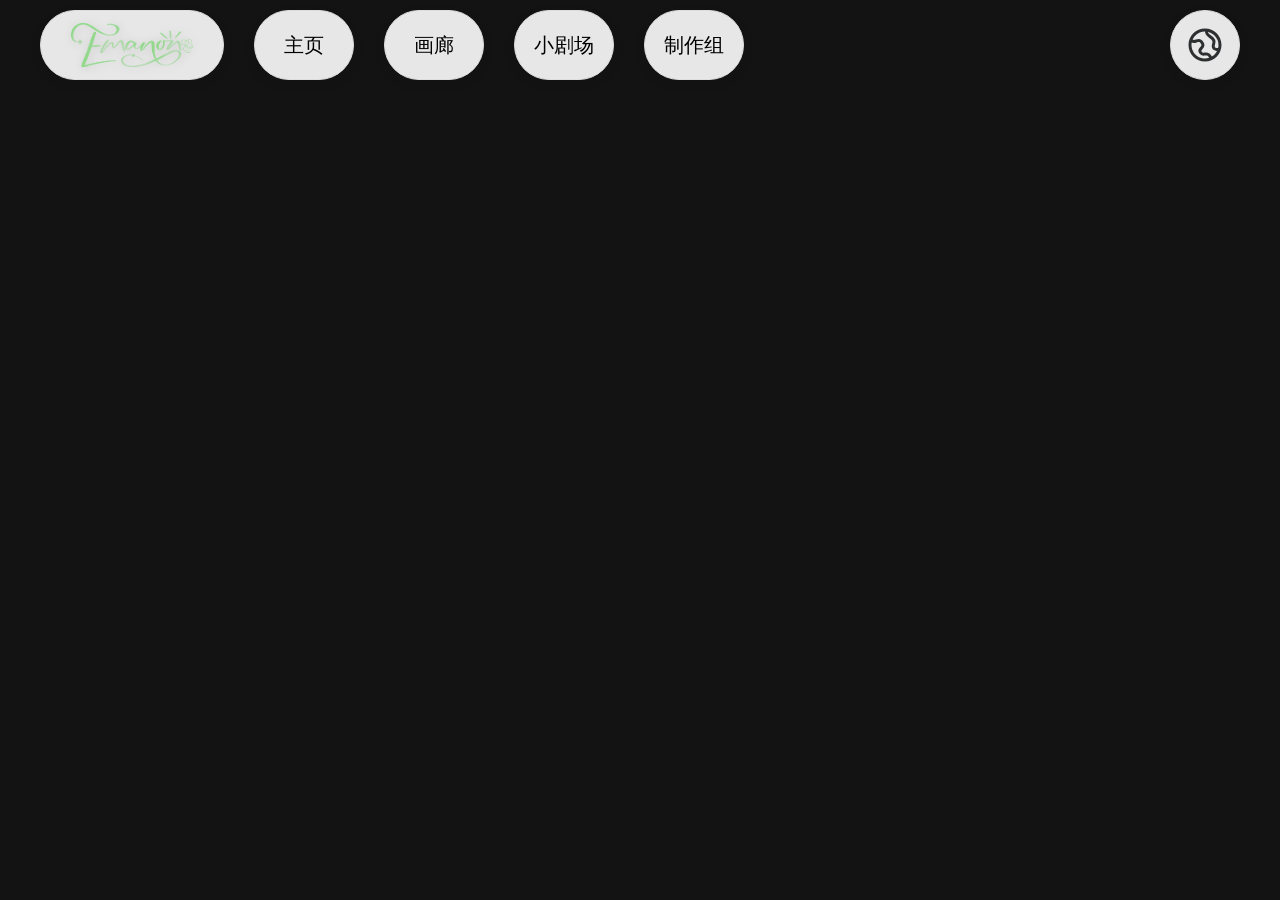
==== about.html @ 4d90d8f5 "加入新页面与顶栏跳转，增补语言，修改css文件与字体文件位置" ====
<!DOCTYPE html>
<html lang="zh-CN">
<head>
    <title>小城茉莉-制作组</title>
    <meta charset="UTF-8">
    <meta name="viewport" content="width=device-width, initial-scale=1.0">
    <meta name="keywords" content="小城茉莉,官方网站,视觉小说,百合,朱雨桐,邱小艺">
    <meta name="description" content="视觉小说『小城茉莉』是一部百合向的角色扮演游戏。玩家将以朱雨桐的视角游玩，体验一段纠结、懵懂的夏日时光，通过点击选择导向最终不同的结局。这是一个关于“许愿”的故事，我们都曾幻想过有朝一日可以回到过去改变自己。好像抚平过去的伤疤未来的噩梦便不会发生。这也是一个关于“遗忘”的故事，将要离开家乡的孩子、一张去往远方的车票、一座逐渐变得陌生的城市。当旧的景色褪去，记忆成了泛黄的老照片。夏天、小城、茉莉。离开与留下，被隐瞒的真相。每一天枯燥重复的日常下主人公们又将如何面对自己的命运。做个梦吧，一起回到那个和熙的夏日午后，在教室的课桌上打哈欠，林荫道的树荫下嬉笑打闹，品尝美味的慕斯蛋糕，小心翼翼的尝试未知的菜品。故事会走向何方？最终的结局由您的选择而定。">
    <meta neme="author" content="Akrin724">
    <meta property="og:title" content="小城茉莉-制作组"/>
    <meta property="og:image" content="https://www.summer-jasmine.com/image/小城茉莉3.png"/>
    <meta property="og:description" content="小城茉莉官方网站。视觉小说『小城茉莉』是一部百合向的角色扮演游戏。玩家将以朱雨桐的视角游玩，体验一段纠结、懵懂的夏日时光，通过点击选择导向最终不同的结局。">
    <meta property="og:type" content="website">
    <link rel="icon" href="image/icon.ico" type="image/png">
    <link rel="stylesheet" href="css/styles.css">
    <link rel="stylesheet" href="css/about.css">
    <script src="script/botton.js" type="module"></script>
    <script src="script/bgm.js" type="module"></script>
    <script src="script/navbar.js" defer></script>
    <script src="script/lang.js" type="module"></script>
</head>

<body>
    <audio id="bgm" autoplay loop>
        <source src="audio/jasmine.mp3" type="audio/mpeg">
    </audio>

    <header id="navbar">
        <div class="logo">
            <img src="image/emanon.png" alt="Logo">
        </div>

        <div class="guide">
            <a data-i18n="guide.a" href="index.html">
                主页
            </a>

            <a data-i18n="guide.b" href="gallery.html">
                画廊
            </a>

            <a data-i18n="guide.c" href="story.html">
                小剧场
            </a>

            <a data-i18n="guide.d" href="about.html">
                制作组
            </a>
        </div>

        <div class="language">
            <button class="language-button" id="languageButton">
                <svg t="1788798110825" class="icon" viewBox="0 0 1024 1024" version="1.1" xmlns="http://www.w3.org/2000/svg" p-id="10592" width="50" height="50"><path d="M516.864 85.333333l82.261333 19.114667c-10.069333 42.837333 9.984 82.730667 68.053334 124.330667 135.509333 97.024 167.509333 151.722667 128.981333 272.64-22.698667 71.253333 4.821333 97.28 99.84 97.28V682.666667c-145.92 0-223.018667-72.96-180.394667-206.592 24.874667-77.994667 11.434667-100.906667-97.834666-179.2-83.456-59.733333-119.722667-131.84-100.906667-211.541334z" fill="#2E2F30" p-id="10593"></path><path d="M134.656 440.32a384 384 0 0 0 495.445333 437.162667c-23.594667-54.528-49.322667-66.730667-97.28-65.365334-5.845333 0.128-10.837333 0.426667-21.76 1.066667-82.688 4.992-123.818667-5.333333-162.688-64.426667-43.477333-65.962667-29.866667-113.664 22.613334-174.165333l6.229333-7.168c39.082667-44.8 42.794667-58.794667 14.421333-99.584-31.744-45.653333-49.365333-48.085333-115.669333-29.098667-62.293333 17.792-102.229333 21.717333-141.312 1.578667z m26.368-84.394667c21.418667 16.341333 40.448 15.36 91.477333 0.768 97.408-27.861333 151.637333-20.309333 209.194667 62.421334 55.808 80.213333 41.642667 133.546667-20.181333 204.416l-6.058667 6.954666c-30.293333 34.986667-33.194667 45.013333-15.786667 71.381334 16.981333 25.856 31.317333 29.44 86.229334 26.154666 11.861333-0.725333 17.450667-1.024 24.490666-1.237333 81.664-2.304 137.813333 28.16 177.237334 115.712A384 384 0 1 0 161.066667 355.925333zM512 981.333333C252.8 981.333333 42.666667 771.2 42.666667 512S252.8 42.666667 512 42.666667s469.333333 210.133333 469.333333 469.333333-210.133333 469.333333-469.333333 469.333333z" fill="#2E2F30" p-id="10594"></path></svg>
            </button>

            <div class="language-menu" id="languageMenu">
                <button onclick="changeLanguage('zh-CN', '简体中文')" data-lang="zh-CN">
                    简体中文
                </button>

                <button onclick="changeLanguage('zh-TW', '繁體中文')" data-lang="zh-TW">
                    繁體中文
                </button>

                <button onclick="changeLanguage('en', 'English')" data-lang="en">
                    English
                </button>

                <button onclick="changeLanguage('jp', '日本語')" data-lang="jp">
                    日本語
                </button>
            </div>
        </div>

        <div>
            
        </div>
    </header>

    <section class="hero">
    </section>

    <main>
        <div>

        </div>
    </main>

    <botton id="backtop">
        <svg t="1788514503620" class="icon" viewBox="0 0 1024 1024" version="1.1" xmlns="http://www.w3.org/2000/svg" p-id="4824" data-darkreader-inline-fill="" width="50" height="50"><path d="M512 330.666667c14.933333 0 29.866667 4.266667 40.533333 14.933333l277.33333399 234.666667c27.733333 23.466667 29.866667 64 8.53333301 89.6-23.466667 27.733333-64 29.866667-89.6 8.53333299L512 477.866667l-236.8 200.53333299c-27.733333 23.466667-68.266667 19.19999999-89.6-8.53333299-23.466667-27.733333-19.19999999-68.266667 8.53333301-89.6l277.33333399-234.666667c10.666667-10.666667 25.6-14.933333 40.533333-14.933333z" fill="#cdcdcd" p-id="4825" data-darkreader-inline-fill="" style="--darkreader-inline-fill: var(--darkreader-background-2c2c2c, #212425);"></path></svg>
    </botton>
</body>
</html>
---- css/styles.css ----
/* 设定字体 */
@font-face {
    font-family:"LXGWWenKai";
    src:url("fonts/LXGWWenKai-Regular.ttf")format("truetype");
    font-weight:normal;
    font-style:normal;
    font-display:swap;
}

* {
    margin: 0;
    padding: 0;
    box-sizing: border-box;
}

html {
    scroll-behavior: smooth;
}

body {
    background: #141313;
    color: white;
    font-family: "LXGWWenKai", sans-serif;
}

body svg {
    user-select: none;
    -webkit-user-select: none;
    -webkit-user-drag: none;
}

/* 导航栏 */
#navbar {
    position: fixed;
    top: 15px;
    height: 60px;
    width: 100%;
    display: flex;
    flex-direction: row;
    align-items: center;
    transition: 
        transform .35s cubic-bezier(.4,0,.2,1),
        opacity .35s;
    z-index: 100;
}

/* 隐藏后样式 */
#navbar.hidden {
    transform: translateY(-150%);
    opacity: 0;
    pointer-events: none;
}

/* Logo样式 */
.logo {
    display: flex;
    position: relative;
    height: 70px;
    margin-left: 40px;
    margin-right: 15px;
    border: 1px solid #ddd;
    background-color: rgb(255, 255, 255, 0.9);
    border-radius: 50px;
    padding: 12px 30px;
    box-shadow: 0 4px 12px rgba(0, 0, 0, 0.08);
    transition: transform 0.3s ease;
}

.logo img {
    max-width: 150px;
    filter: drop-shadow(1px 1px 5px rgb(0, 0, 0, 0.15));
}

.logo:hover {
    transform: scale(1.1);
}

@media (max-width:768px) {
    .logo {
        position: relative;
        margin-left: auto;
        margin-right: auto;
        justify-content: center;
        padding: 12px 25px;
        transition: none;
    }
}

.guide {
    display: flex;
    position: relative;
    flex-direction: row;
    width: auto;
    height: auto;
}

.guide a {
    display: flex;
    flex-direction: row;
    width: 100px;
    height: 70px;
    margin: 15px;
    color: #000;
    justify-content: center;
    text-align: center;
    align-items: center;
    font-size: 20px;
    text-decoration: none;
    border: 1px solid #ddd;
    background-color: rgb(255, 255, 255, 0.9);
    border-radius: 50px;
    box-shadow: 0 4px 12px rgba(0, 0, 0, 0.08);
    transition: transform 0.3s ease;
}

.guide a:hover {
    transform: scale(1.1);
}

@media (max-width:768px) {
    .guide {
        display: none;
    }
    
    .guide a {
        display: none;
    }
}

.language {
    position: fixed;
    right: 40px;
}

/* 顶部按钮 */
.language-button {
    display: flex;
    align-items: center;
    height: 70px;
    width: 70px;
    gap: 6px;
    padding: 10px 16px;
    border: 1px solid #ddd;
    border-radius: 50px;
    background: rgba(255, 255, 255, 0.9);
    box-shadow: 0 4px 12px rgba(0, 0, 0, 0.08);
    cursor: pointer;
}

/* 下拉菜单 */
.language-menu {
    position: absolute;
    top: calc(100% + 8px);
    right: 0;
    min-width: 140px;
    padding: 6px;
    background: rgba(255, 255, 255, 0.9);
    border: 1px solid #ddd;
    border-radius: 14px;
    box-shadow: 0 8px 25px rgba(0, 0, 0, 0.12);
    opacity: 0;
    visibility: hidden;
    transform: translateY(-5px);
    transition:
        opacity 0.2s ease,
        transform 0.2s ease,
        visibility 0.2s;
}

/* 打开状态 */
.language-menu.active {
    opacity: 1;
    visibility: visible;
    transform: translateY(0);
}

/* 菜单里的语言 */
.language-menu button {
    width: 100%;

    padding: 9px 12px;

    border: none;
    border-radius: 9px;

    background: transparent;

    text-align: left;

    cursor: pointer;
}

/* 语言选单 */
.language-menu button:hover {
    background: #f2f2f2;
}

/* 语言选单 */
.language-menu button.active {
    background: #e6effc;
    color: #2c66c5;
    font-weight: 600;
}

@media (max-width: 768px) {
    .language {
        right: 15px;
    }
}

/* 背景 */
.hero {
    height: 100vh;
    background:url("https://imgheybox1.max-c.com/web/bbs/2026/08/31/6123c4bce0aac40863eae3837f3f48cd.jpeg");
    background-size: cover;
    background-position: 65% center;
    position: sticky;
    top:0;
    display: flex;
    justify-content: left;
    align-items: center;
    z-index: 0;
}
/* 背景图片及文字 */
.hero-content {
    width: 500px;
    text-align: center;
    align-items: center;
    position: absolute;
    top: calc(65vh - 200px);
    margin-left: 5%;
}

.hero img {
    width: 80%;
    height: auto;
    filter: drop-shadow(0 0 3px rgb(30, 86, 59));
}

.hero p {
    margin-top: 30px;
    opacity: 0.8;
    text-shadow: 0 0 10px rgb(0, 0, 0, 0.5);
}

@media (max-width: 768px) {
    .hero-content {
        width: 500px;
        text-align: center;
        justify-content: center;
        position: relative;
    }

    .hero img {
        position: relative;
        bottom: 26vh;
        width: 75%;
        height: auto;
    }

    .hero p {
        position: relative;
        bottom: 26vh;
        text-shadow: 0 0 10px rgb(0, 0, 0, 0.5);
    }
}

/* 内容页背景 */
.content {
    position: relative;
    min-height: 150vh;
    padding: 100px 10%;
    background: rgb(255, 255, 255, 0.5);
    z-index: 1;
}

.content::before {
    content: "";
    position: absolute;
    top: -100px;
    left: 0;
    right: 0;
    height: 100px;
    background: linear-gradient(
        to bottom,
        transparent 0%,
        rgb(255, 255, 255, 0.15) 30%,
        rgb(255, 255, 255, 0.3) 50%,
        rgb(255, 255, 255, 0.5) 70%,
        rgb(255, 255, 255, 0.5) 100%
    );
    z-index: -1;
    pointer-events: none;
}

.content h2 {
    font-size:42px;
    margin-bottom: 40px;
}

.content p {
    max-width: 1000px;
    font-size: 18px;
    line-height: 2;
    margin-bottom: 30px;
}

@media (max-width: 768px) {
    .content {
        padding: 10px;
    }

    .content p {
        font-size: 16px;
    }
}

/* 内容 */
.read {
    max-width: 1000px;
    margin: 0 auto;
    padding: 40px;
    background: rgb(255, 255, 255);
    color:#242020;
    border-radius: 16px;
    border: 1px solid rgb(0, 0, 0, 0.15);
    box-shadow: 0 8px 30px rgb(0, 0, 0, 0.15);
}

.read h1 {
    font-size: 32px;
    margin-bottom: 20px;
    padding-bottom: 20px;
    border-bottom: 1px solid rgb(0, 0, 0, 0.15);
}

.read h3 {
    font-size: 24px;
    margin-bottom: 20px;
    text-align: center;
}

.read img {
    width:100%;
    max-width: 1000px;
    height: auto;
}

@media (max-widt:"768px") {
    .read {
        padding: 10px;
    }

    .read h1 {
        font-size: 28px;
    }

    .read h3 {
        font-size: 21px;
    }
}

/* 人物展示 */
.image-row {
    display:flex;
    gap:20px;
}

.image-box {
    flex:1;
    overflow:hidden;
    border-radius: 12px;
}

.image-box img {
    width:100%;
    height:auto;
    display:block;
}

@media (max-width:768px) {
    .image-row {
        flex-direction: column;
    }
}

/* 画廊 */
.gallery {
    width: 100%;
    height: auto;
    aspect-ratio: 16 / 9;
    overflow: hidden;
    position: relative;
    border-radius: 16px;
}

.gallery-item {
    position: absolute;
    width: 100%;
    height: 100%;
    object-fit: cover;
    opacity: 0;
    transition: opacity 0.8s ease;
}

.gallery-item.start {
    opacity: 1;
}

.gallery-item img {
    width: 100%;
    height: auto;
    display: block;
}

@media (max-width:768px) {
    .gallery {
        border-radius: 8px;
    }
}

/* 链接区 */
.find-us {
    padding: 80px 10px;
    text-align: center;
}

.find-us h4 {
    font-size: 25px;
    margin-bottom: 40px;
}

.social-links {
    display: flex;
    justify-content: space-evenly;
    gap: 25px;
}

.social-item {
    width:100px;
    height:100px;
    display:flex;
    flex-direction:column;
    justify-content:center;
    align-items:center;
    gap:10px;
    text-decoration:none;
    border-radius: 16px;
    transition:
    transform 0.3s ease;
}

.social-item svg {
    width: 32px;
    height: 32px;
}

.social-item:hover {
    transform: translateY(-5px);
}

@media (max-width:768px) {
    .social-links {
        justify-content: space-between;
        margin: 10px;
    }
    
    .social-item {
        width: 25px;
        height: 25px;
    }
}

/* 回顶按钮 */
#backtop {
    display: flex;
    justify-content: center;
    align-items: center;
    position: fixed;
    right: 30px;
    bottom: 30px;
    width: 50px;
    height: 50px;
    border-radius: 14px;
    background: rgba(255, 255, 255, 0.8);
    color: black;
    cursor: pointer;
    box-shadow: 3px 3px rgb(0, 0, 0, 0.15);
    opacity: 0;
    visibility: hidden;
    transition: opacity 0.3s;
    z-index: 2;
}

#backtop.show {
    opacity: 1;
    visibility: visible;
}
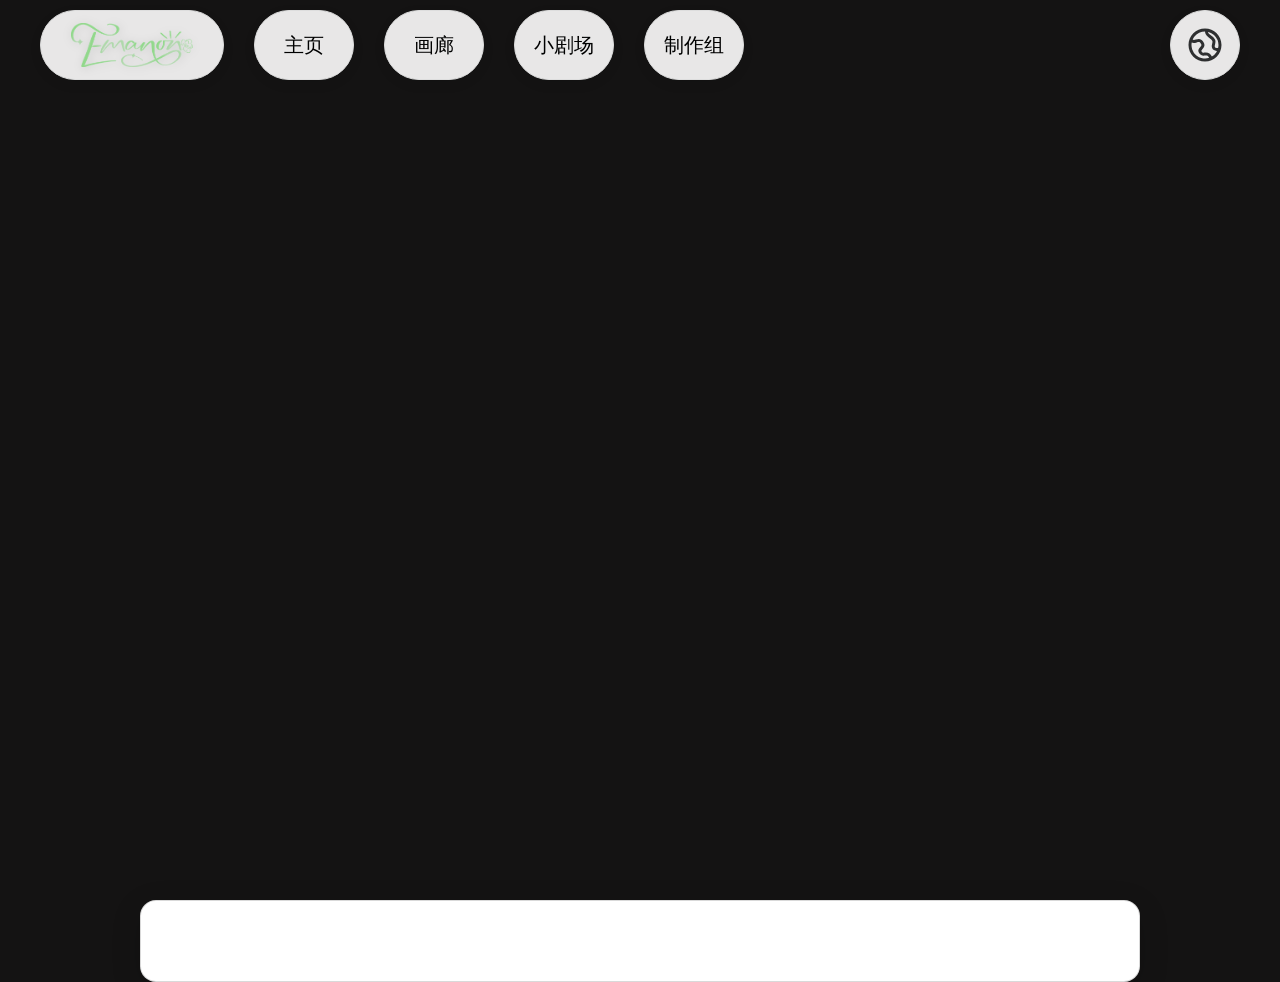
==== commit df9940c1: "调整界面样式" ====
--- a/about.html
+++ b/about.html
@@ -81,8 +81,8 @@
     </section>
 
     <main>
-        <div>
-
+        <div class="about">
+            
         </div>
     </main>
 
--- a/css/about.css
+++ b/css/about.css
@@ -0,0 +1,10 @@
+.about {
+    max-width: 1000px;
+    margin: 0 auto;
+    padding: 40px;
+    background: rgb(255, 255, 255);
+    color:#242020;
+    border-radius: 16px;
+    border: 1px solid rgb(0, 0, 0, 0.15);
+    box-shadow: 0 8px 30px rgb(0, 0, 0, 0.15);
+}
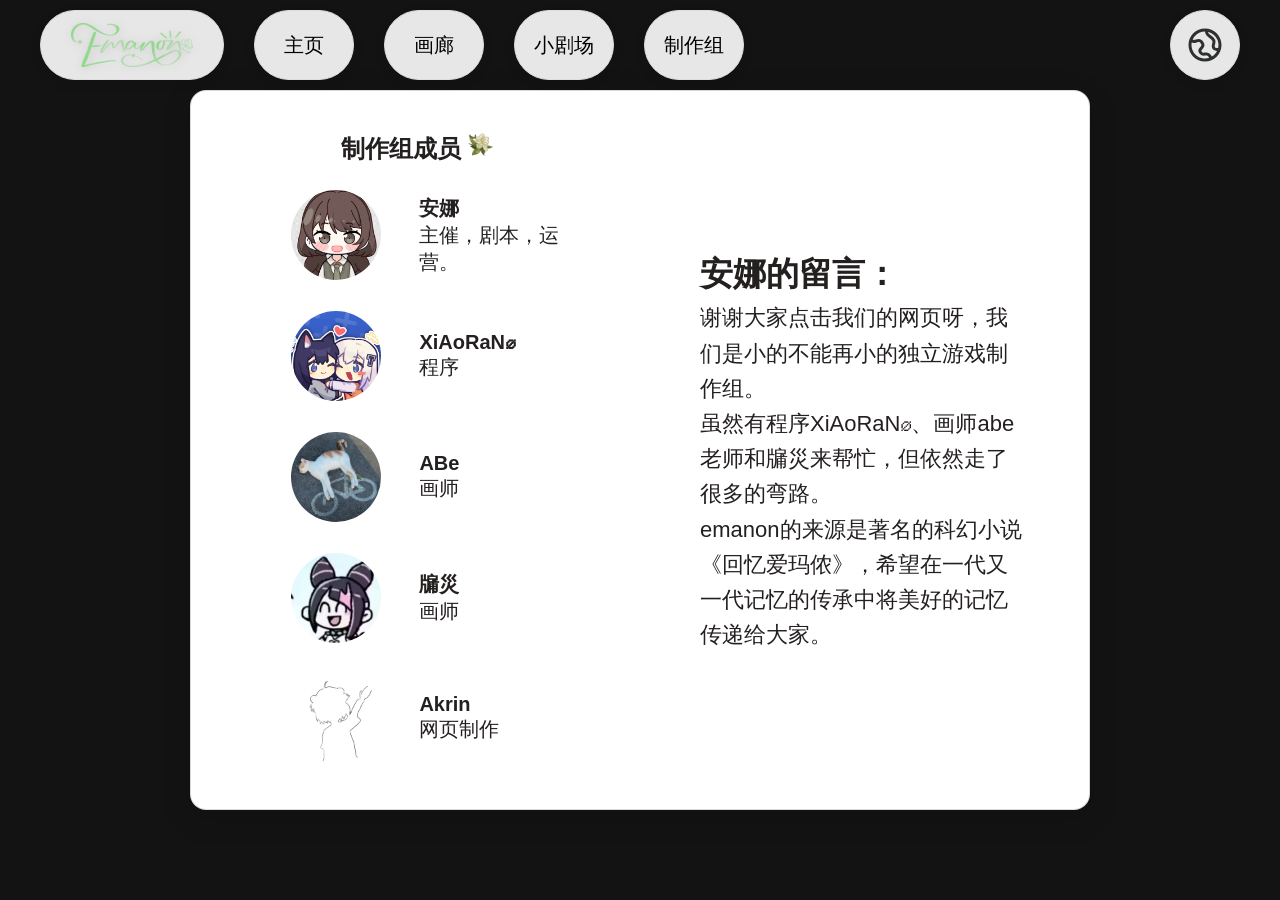
==== commit 5e1157aa: "制作组页面" ====
--- a/about.html
+++ b/about.html
@@ -77,15 +77,44 @@
         </div>
     </header>
 
-    <section class="hero">
+    <section class="about-bg">
+        <div class="about">
+            <h1>
+                制作组成员 <img class="flower" src="image/icon.ico">
+            </h1>
+            <div class="about-main">
+                <img src="image/avatar/anna.jpg">
+                <main><strong>安娜</strong><br>主催，剧本，运营。</main> <!--是安娜sama-->
+            </div>
+
+            <div class="about-main">
+                <img src="image/avatar/xiaoran.jpg">
+                <main><strong>XiAoRaN∅</strong><br>程序</main><!--小染，欸嘿嘿-->
+            </div>
+
+            <div class="about-main">
+                <img src="image/avatar/abe.jpg">
+                <main><strong>ABe</strong><br>画师</main><!--伟大的ABe老师！-->
+            </div>
+
+            <div class="about-main">
+                <img src="image/avatar/youzai.jpg">
+                <main><strong>牖災</strong><br>画师</main><!--伟大的牖災老师！名字读作youzai哦-->
+            </div>
+
+            <div class="about-main">
+                <img src="image/avatar/Akrin.jpg">
+                <main><strong>Akrin</strong><br>网页制作</main><!--身份不明的电子生物（警觉）-->
+            </div>
+
+            <div class="say">
+                <h2>
+                    安娜的留言：
+                </h2>
+                <about>谢谢大家点击我们的网页呀，我们是小的不能再小的独立游戏制作组。<br>虽然有程序XiAoRaN∅、画师abe老师和牖災来帮忙，但依然走了很多的弯路。<br>emanon的来源是著名的科幻小说《回忆爱玛侬》，希望在一代又一代记忆的传承中将美好的记忆传递给大家。</about>
+            </div>
+        </div>
     </section>
-
-    <main>
-        <div class="about">
-            
-        </div>
-    </main>
-
     <botton id="backtop">
         <svg t="1788514503620" class="icon" viewBox="0 0 1024 1024" version="1.1" xmlns="http://www.w3.org/2000/svg" p-id="4824" data-darkreader-inline-fill="" width="50" height="50"><path d="M512 330.666667c14.933333 0 29.866667 4.266667 40.533333 14.933333l277.33333399 234.666667c27.733333 23.466667 29.866667 64 8.53333301 89.6-23.466667 27.733333-64 29.866667-89.6 8.53333299L512 477.866667l-236.8 200.53333299c-27.733333 23.466667-68.266667 19.19999999-89.6-8.53333299-23.466667-27.733333-19.19999999-68.266667 8.53333301-89.6l277.33333399-234.666667c10.666667-10.666667 25.6-14.933333 40.533333-14.933333z" fill="#cdcdcd" p-id="4825" data-darkreader-inline-fill="" style="--darkreader-inline-fill: var(--darkreader-background-2c2c2c, #212425);"></path></svg>
     </botton>
--- a/css/styles.css
+++ b/css/styles.css
@@ -21,12 +21,6 @@
     background: #141313;
     color: white;
     font-family: "LXGWWenKai", sans-serif;
-}
-
-body svg {
-    user-select: none;
-    -webkit-user-select: none;
-    -webkit-user-drag: none;
 }
 
 /* 导航栏 */
@@ -496,3 +490,9 @@
     opacity: 1;
     visibility: visible;
 }
+
+body svg {
+    user-select: none;
+    -webkit-user-select: none;
+    -webkit-user-drag: none;
+}
--- a/css/about.css
+++ b/css/about.css
@@ -1,10 +1,98 @@
+.about-bg {
+    height: 100vh;
+    background:url("https://imgheybox1.max-c.com/web/bbs/2026/08/31/6123c4bce0aac40863eae3837f3f48cd.jpeg");
+    background-size: cover;
+    background-position: 65% center;
+    position: sticky;
+    top:0;
+    display: flex;
+    justify-content: left;
+    align-items: center;
+    z-index: 0;
+}
+
 .about {
-    max-width: 1000px;
+    display: flex;
+    flex-direction: column;
+    justify-content: space-evenly;
+    position: relative;
+    min-width: 900px;
+    min-height: 80%;
     margin: 0 auto;
-    padding: 40px;
+    padding: 20px 50px;
     background: rgb(255, 255, 255);
-    color:#242020;
+    color: #242020;
     border-radius: 16px;
     border: 1px solid rgb(0, 0, 0, 0.15);
     box-shadow: 0 8px 30px rgb(0, 0, 0, 0.15);
+}
+
+.about h1 {
+    margin-left: 100px;
+}
+
+@media (max-width:947px) {
+    .about {
+        min-width: 95%;
+    }
+}
+
+@media (max-width:768px) {
+    .about {
+        min-width: 95%;
+        height: 80%;
+        margin: 10px;
+        padding: 10px;
+    }
+}
+
+.say {
+    position: absolute;
+    right: 5vw;
+    height: auto;
+    width: 325px;
+    font-size: 22px;
+    line-height: 1.6;
+}
+
+@media (max-width:768px) {
+    .say {
+        display: none;
+    }
+}
+
+.flower {
+    height: 25px;
+    width: 25px;
+}
+
+.about-main {
+    display: flex;
+    flex-direction: row;
+    height: 100px;
+    width: 300px;
+    align-items: center;
+    margin-left: 50px;
+}
+
+.about-main main {
+    font-size: 20px;
+    padding-left: 3vw;
+}
+
+.about-main img {
+    position: relative;
+    height: 90px;
+    width: auto;
+    border-radius: 45px;
+}
+
+@media (max-width:768px) {
+    .about-main {
+       margin-left: 10px;
+    }
+
+    .about-main main {
+        font-size: 18px;
+    }
 }
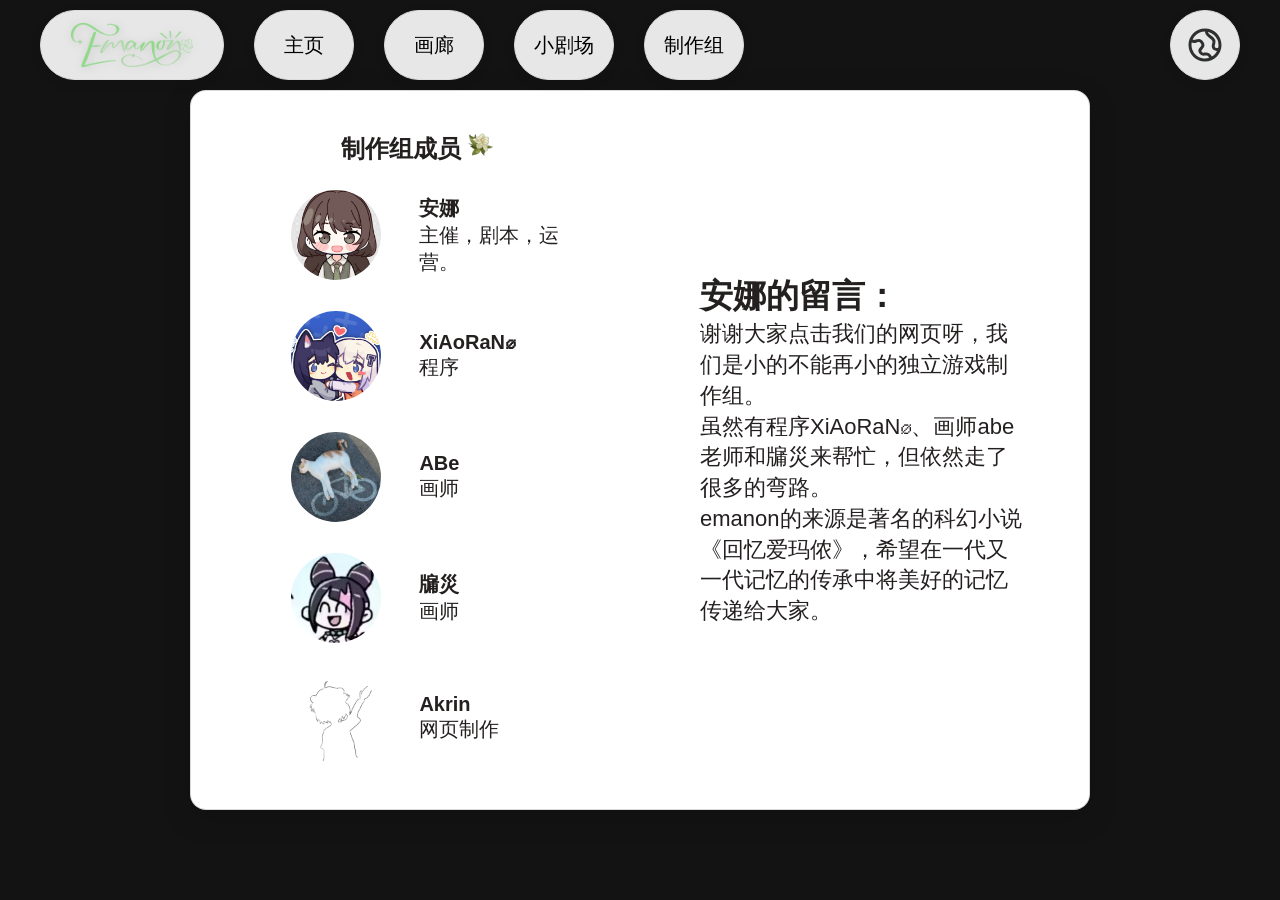
==== commit 0fac8053: "调整about页布局" ====
--- a/about.html
+++ b/about.html
@@ -13,6 +13,7 @@
     <meta property="og:type" content="website">
     <link rel="icon" href="image/icon.ico" type="image/png">
     <link rel="stylesheet" href="css/styles.css">
+    <link rel="stylesheet" href="css/switch.css">
     <link rel="stylesheet" href="css/about.css">
     <script src="script/botton.js" type="module"></script>
     <script src="script/bgm.js" type="module"></script>
@@ -79,35 +80,35 @@
 
     <section class="about-bg">
         <div class="about">
-            <h1>
+            <h1 data-i18n="staff">
                 制作组成员 <img class="flower" src="image/icon.ico">
             </h1>
             <div class="about-main">
                 <img src="image/avatar/anna.jpg">
-                <main><strong>安娜</strong><br>主催，剧本，运营。</main> <!--是安娜sama-->
+                <main data-i18n="anna"><strong>安娜</strong><br>主催，剧本，运营。</main> <!--是安娜sama-->
             </div>
 
             <div class="about-main">
                 <img src="image/avatar/xiaoran.jpg">
-                <main><strong>XiAoRaN∅</strong><br>程序</main><!--小染，欸嘿嘿-->
+                <main data-i18n="xiaoran"><strong>XiAoRaN∅</strong><br>程序</main><!--小染，欸嘿嘿-->
             </div>
 
             <div class="about-main">
                 <img src="image/avatar/abe.jpg">
-                <main><strong>ABe</strong><br>画师</main><!--伟大的ABe老师！-->
+                <main data-i18n="abe"><strong>ABe</strong><br>画师</main><!--伟大的ABe老师！-->
             </div>
 
             <div class="about-main">
                 <img src="image/avatar/youzai.jpg">
-                <main><strong>牖災</strong><br>画师</main><!--伟大的牖災老师！名字读作youzai哦-->
+                <main data-i18n="youzai"><strong>牖災</strong><br>画师</main><!--伟大的牖災老师！名字读作youzai哦-->
             </div>
 
             <div class="about-main">
                 <img src="image/avatar/Akrin.jpg">
-                <main><strong>Akrin</strong><br>网页制作</main><!--身份不明的电子生物（警觉）-->
+                <main data-i18n="akrin"><strong>Akrin</strong><br>网页制作</main><!--身份不明的电子生物（警觉）-->
             </div>
 
-            <div class="say">
+            <div data-i18n="say" class="say">
                 <h2>
                     安娜的留言：
                 </h2>
--- a/css/styles.css
+++ b/css/styles.css
@@ -111,7 +111,7 @@
     transform: scale(1.1);
 }
 
-@media (max-width:768px) {
+@media (max-width:888px) {
     .guide {
         display: none;
     }
@@ -237,7 +237,7 @@
     text-shadow: 0 0 10px rgb(0, 0, 0, 0.5);
 }
 
-@media (max-width: 768px) {
+@media (max-width: 1300px) {
     .hero-content {
         width: 500px;
         text-align: center;
--- a/css/switch.css
+++ b/css/switch.css
@@ -0,0 +1,107 @@
+.switch {
+    position: fixed;
+    top: 10px;
+    left: 15px;
+    z-index: 1000;
+}
+
+/* 顶部按钮 */
+.switch-button {
+    display: flex;
+    align-items: center;
+    justify-content: center;
+
+    width: 70px;
+    height: 70px;
+
+    padding: 10px 16px;
+
+    border: 1px solid #ddd;
+    border-radius: 50%;
+
+    background: rgba(255, 255, 255, 0.9);
+    box-shadow: 0 4px 12px rgba(0, 0, 0, 0.08);
+
+    cursor: pointer;
+}
+
+/* 下拉菜单 */
+.switch-menu {
+    position: absolute;
+
+    top: calc(100% + 8px);
+    left: 0;
+
+    min-width: 140px;
+    padding: 6px;
+
+    background: rgba(255, 255, 255, 0.9);
+    border: 1px solid #ddd;
+    border-radius: 14px;
+
+    box-shadow: 0 8px 25px rgba(0, 0, 0, 0.12);
+
+    opacity: 0;
+    visibility: hidden;
+    transform: translateY(-5px);
+
+    transition:
+        opacity 0.2s ease,
+        transform 0.2s ease,
+        visibility 0.2s;
+}
+
+/* 打开状态 */
+.switch-menu.active {
+    opacity: 1;
+    visibility: visible;
+    transform: translateY(0);
+}
+
+/* 菜单里的语言 */
+.switch-menu a {
+    width: 100%;
+    padding: 9px 12px;
+
+    display: flex;
+    flex-direction: column;
+
+    border: none;
+    border-radius: 9px;
+
+    background: transparent;
+
+    text-align: left;
+    cursor: pointer;
+}
+
+/* 鼠标悬停 */
+.switch-menu a:hover {
+    background: #f2f2f2;
+}
+
+/* 当前语言 */
+.switch-menu a.active {
+    background: #e6effc;
+    color: #2c66c5;
+    font-weight: 600;
+}
+
+
+/* =========================
+   只在手机端显示
+   ========================= */
+@media (min-width: 769px) {
+    .switch {
+        display: none;
+    }
+}
+
+/* 设定字体颜色 */
+.switch-menu a,
+.switch-menu a:visited,
+.switch-menu a:hover,
+.switch-menu a:active {
+    color: #242020;
+    text-decoration: none;
+}
--- a/css/about.css
+++ b/css/about.css
@@ -52,10 +52,10 @@
     height: auto;
     width: 325px;
     font-size: 22px;
-    line-height: 1.6;
+    line-height: 1.4;
 }
 
-@media (max-width:768px) {
+@media (max-width:820px) {
     .say {
         display: none;
     }
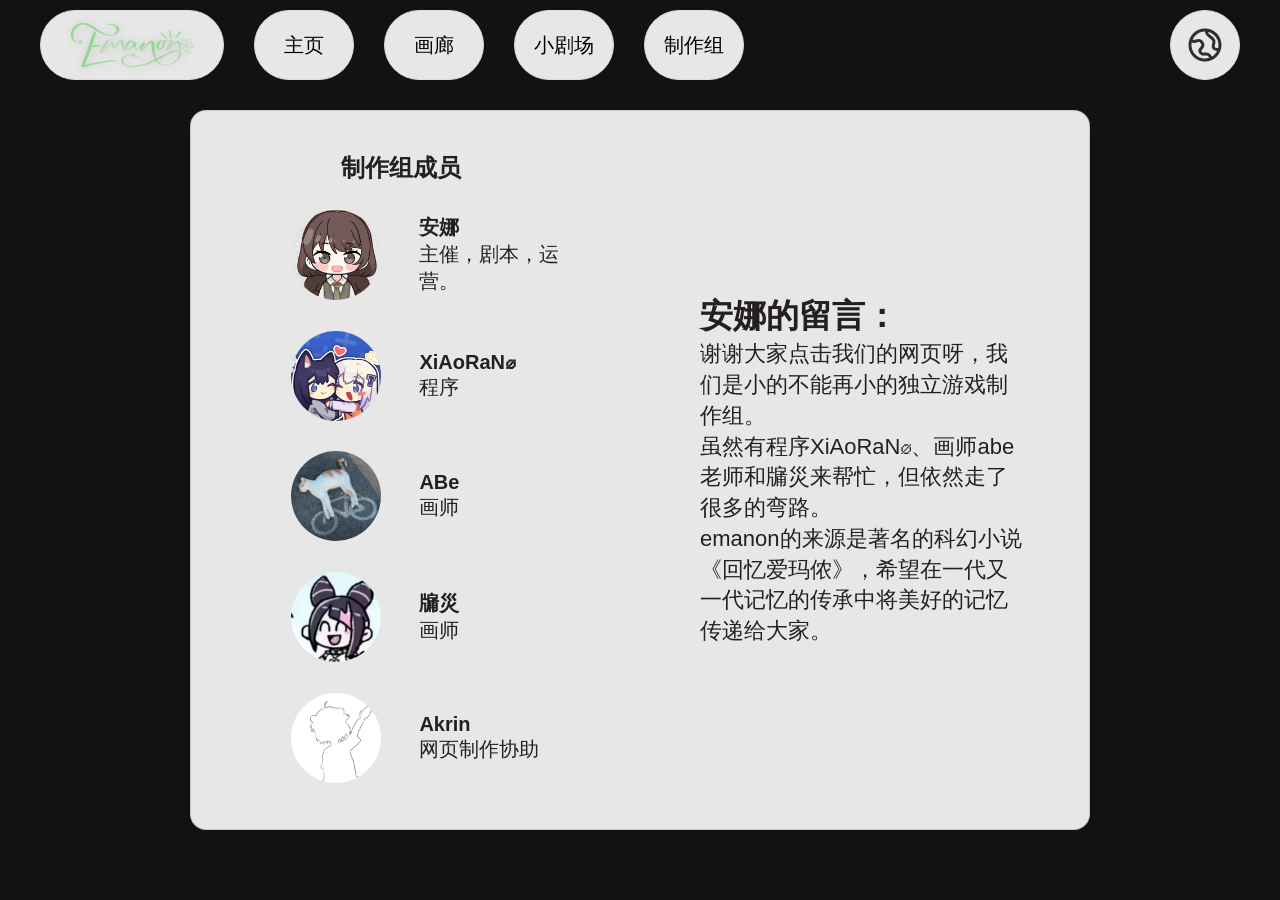
==== commit bb51e153: "修改页面样式" ====
--- a/about.html
+++ b/about.html
@@ -16,16 +16,12 @@
     <link rel="stylesheet" href="css/switch.css">
     <link rel="stylesheet" href="css/about.css">
     <script src="script/botton.js" type="module"></script>
-    <script src="script/bgm.js" type="module"></script>
     <script src="script/navbar.js" defer></script>
     <script src="script/lang.js" type="module"></script>
+    <script src="script/page-switch.js" type="module"></script>
 </head>
 
 <body>
-    <audio id="bgm" autoplay loop>
-        <source src="audio/jasmine.mp3" type="audio/mpeg">
-    </audio>
-
     <header id="navbar">
         <div class="logo">
             <img src="image/emanon.png" alt="Logo">
@@ -73,8 +69,20 @@
             </div>
         </div>
 
-        <div>
-            
+        <div class="switch">
+            <button class="switch-button" id="switchButton">
+                <svg t="1789137023243" class="icon" viewBox="0 0 1024 1024" version="1.1" xmlns="http://www.w3.org/2000/svg" p-id="5491" data-darkreader-inline-fill="" width="200" height="200"><path d="M362 62H182c-66 0-120 54-120 120v180c0 66 54 120 120 120h180c66 0 120-54 120-120V182c0-66-54-120-120-120z m30 270c0 33-27 60-60 60H212c-33 0-60-27-60-60V212c0-33 27-60 60-60h120c33 0 60 27 60 60v120zM362 542H182c-66 0-120 54-120 120v180c0 66 54 120 120 120h180c66 0 120-54 120-120V662c0-66-54-120-120-120z m30 270c0 33-27 60-60 60H212c-33 0-60-27-60-60V692c0-33 27-60 60-60h120c33 0 60 27 60 60v120zM842 62H662c-66 0-120 54-120 120v180c0 66 54 120 120 120h180c66 0 120-54 120-120V182c0-66-54-120-120-120z m30 270c0 33-27 60-60 60H692c-33 0-60-27-60-60V212c0-33 27-60 60-60h120c33 0 60 27 60 60v120zM842 542H662c-66 0-120 54-120 120v180c0 66 54 120 120 120h180c66 0 120-54 120-120V662c0-66-54-120-120-120z m30 270c0 33-27 60-60 60H692c-33 0-60-27-60-60V692c0-33 27-60 60-60h120c33 0 60 27 60 60v120z" fill="" p-id="5492"></path></svg>
+            </button>
+
+            <div class="switch-menu" id="switchMenu">
+                <a href="index.html" data-page="index">主页</a>
+
+                <a href="gallery.html" data-page="gallery">画廊</a>
+
+                <a href="story.html" data-page="story">小剧场</a>
+
+                <a href="about.html" data-page="about">关于我们</a>
+            </div>
         </div>
     </header>
 
--- a/css/about.css
+++ b/css/about.css
@@ -18,9 +18,10 @@
     position: relative;
     min-width: 900px;
     min-height: 80%;
+    top: 20px;
     margin: 0 auto;
     padding: 20px 50px;
-    background: rgb(255, 255, 255);
+    background: rgb(255, 255, 255, 0.9);
     color: #242020;
     border-radius: 16px;
     border: 1px solid rgb(0, 0, 0, 0.15);
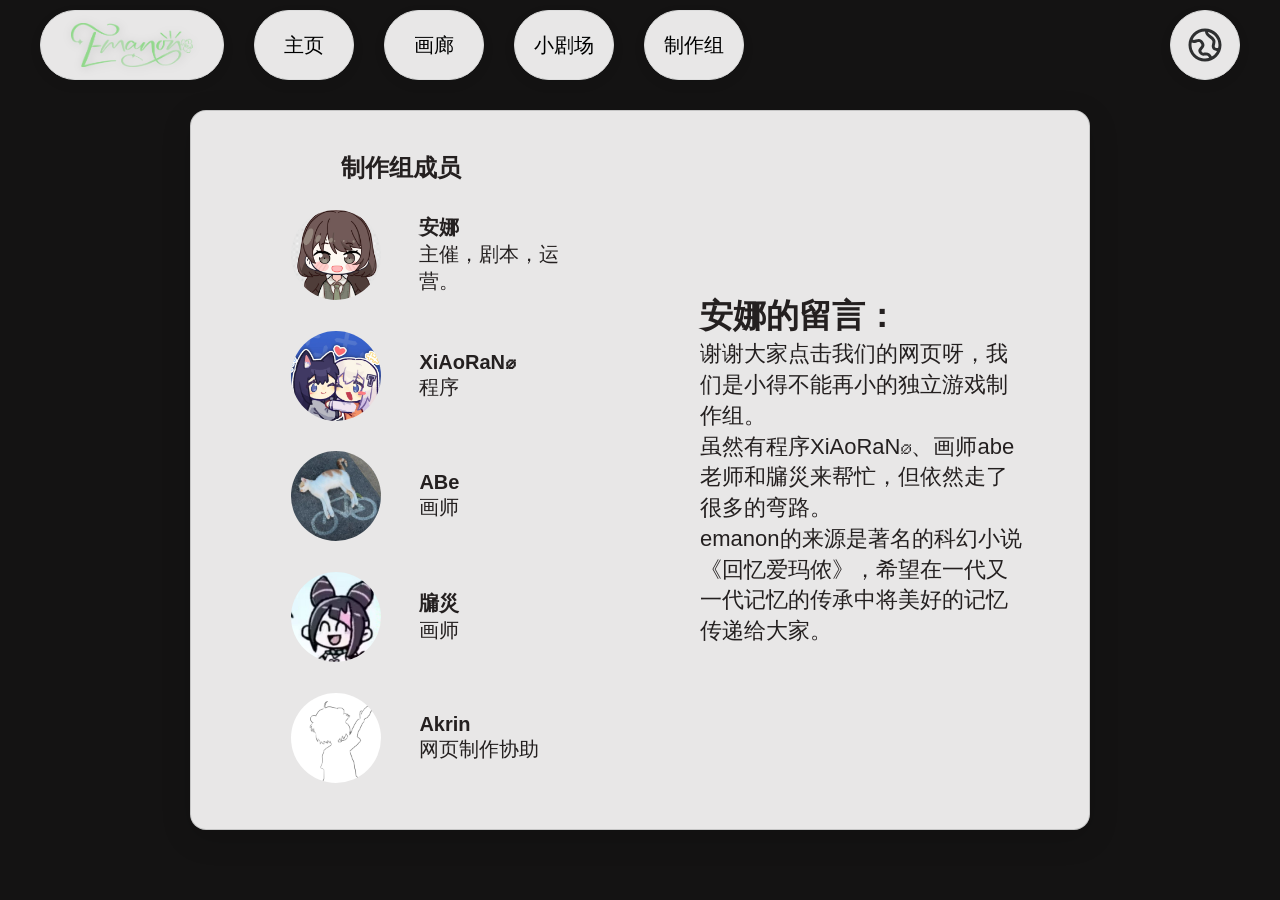
==== commit c67092b9: "修正错别字" ====
--- a/about.html
+++ b/about.html
@@ -120,7 +120,7 @@
                 <h2>
                     安娜的留言：
                 </h2>
-                <about>谢谢大家点击我们的网页呀，我们是小的不能再小的独立游戏制作组。<br>虽然有程序XiAoRaN∅、画师abe老师和牖災来帮忙，但依然走了很多的弯路。<br>emanon的来源是著名的科幻小说《回忆爱玛侬》，希望在一代又一代记忆的传承中将美好的记忆传递给大家。</about>
+                <about>谢谢大家点击我们的网页呀，我们是小得不能再小的独立游戏制作组。<br>虽然有程序XiAoRaN∅、画师abe老师和牖災来帮忙，但依然走了很多的弯路。<br>emanon的来源是著名的科幻小说《回忆爱玛侬》，希望在一代又一代记忆的传承中将美好的记忆传递给大家。</about>
             </div>
         </div>
     </section>
--- a/css/styles.css
+++ b/css/styles.css
@@ -314,6 +314,7 @@
     max-width: 1000px;
     margin: 0 auto;
     padding: 40px;
+    overflow-wrap: anywhere;
     background: rgb(255, 255, 255);
     color:#242020;
     border-radius: 16px;
@@ -352,6 +353,12 @@
     .read h3 {
         font-size: 21px;
     }
+}
+
+.pv{
+    display: block;
+    max-width: 1000px;
+    aspect-ratio: 16 / 9;
 }
 
 /* 人物展示 */
--- a/css/switch.css
+++ b/css/switch.css
@@ -1,6 +1,5 @@
 .switch {
     position: fixed;
-    top: 10px;
     left: 15px;
     z-index: 1000;
 }
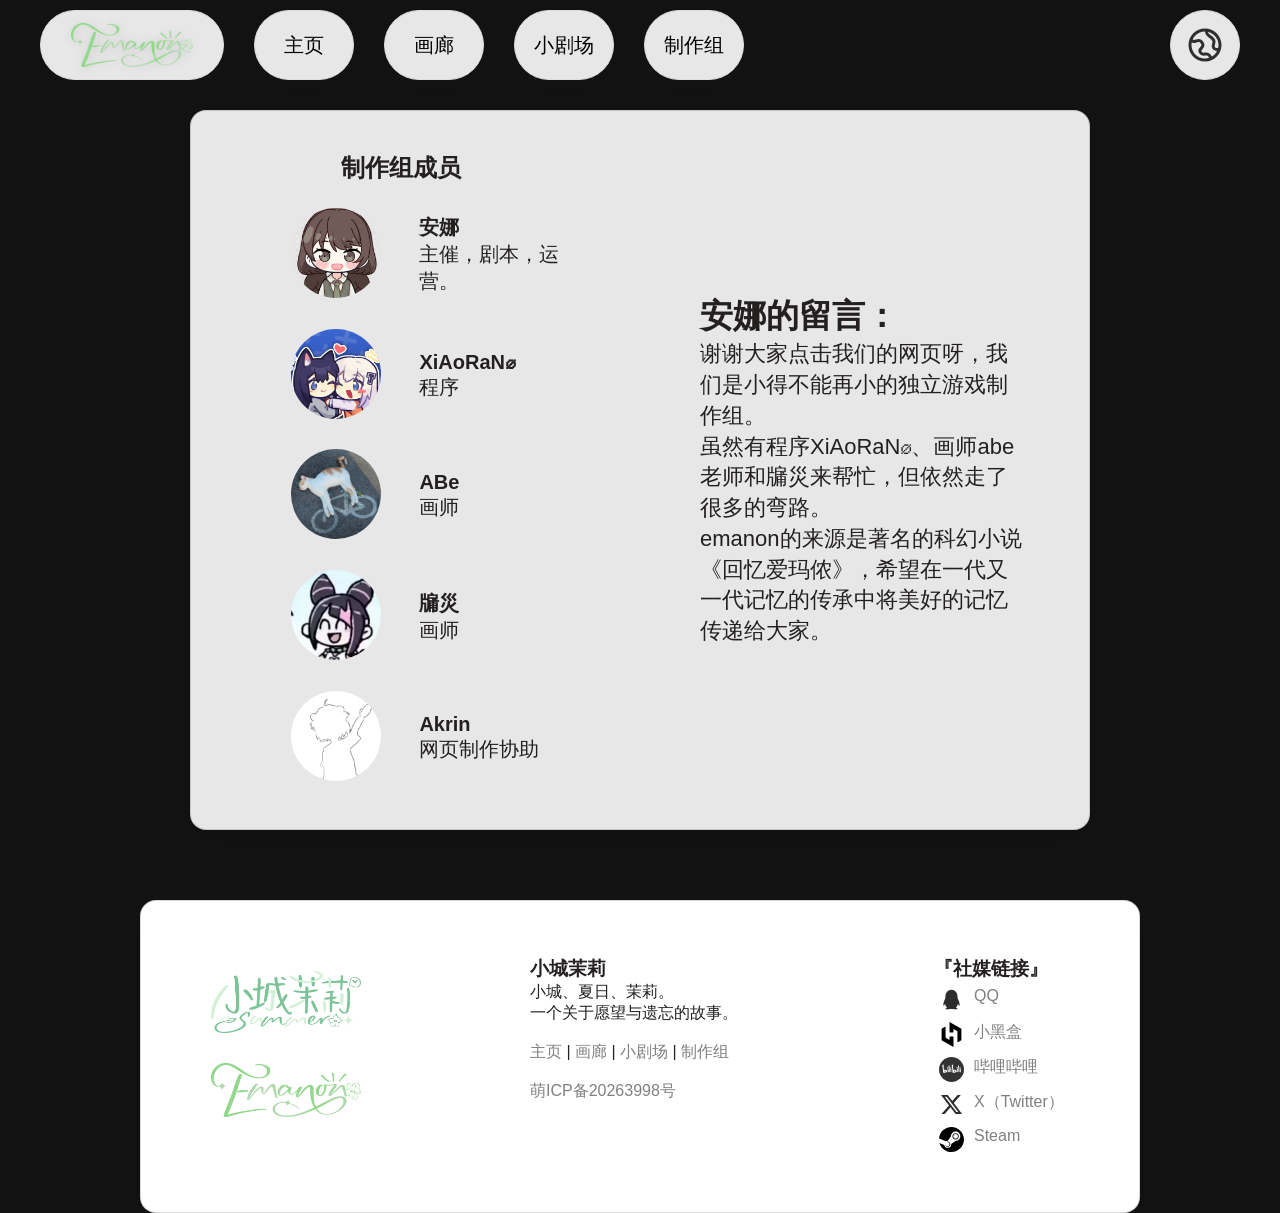
==== commit be1d2381: "增加页脚，为About页面增加头像点击跳转" ====
--- a/about.html
+++ b/about.html
@@ -86,33 +86,33 @@
         </div>
     </header>
 
-    <section class="about-bg">
+<section class="about-bg">
         <div class="about">
             <h1 data-i18n="staff">
                 制作组成员 <img class="flower" src="image/icon.ico">
             </h1>
             <div class="about-main">
-                <img src="image/avatar/anna.jpg">
+                <a href="https://space.bilibili.com/79570696"><img src="image/avatar/anna.jpg"></a>
                 <main data-i18n="anna"><strong>安娜</strong><br>主催，剧本，运营。</main> <!--是安娜sama-->
             </div>
 
             <div class="about-main">
-                <img src="image/avatar/xiaoran.jpg">
+                <a href="https://space.bilibili.com/404064804"><img src="image/avatar/xiaoran.jpg"></a>
                 <main data-i18n="xiaoran"><strong>XiAoRaN∅</strong><br>程序</main><!--小染，欸嘿嘿-->
             </div>
 
             <div class="about-main">
-                <img src="image/avatar/abe.jpg">
+                <a href="https://space.bilibili.com/8647110"><img src="image/avatar/abe.jpg"></a>
                 <main data-i18n="abe"><strong>ABe</strong><br>画师</main><!--伟大的ABe老师！-->
             </div>
 
             <div class="about-main">
-                <img src="image/avatar/youzai.jpg">
+                <a href="https://space.bilibili.com/102853657"><img src="image/avatar/youzai.jpg"></a>
                 <main data-i18n="youzai"><strong>牖災</strong><br>画师</main><!--伟大的牖災老师！名字读作youzai哦-->
             </div>
 
             <div class="about-main">
-                <img src="image/avatar/Akrin.jpg">
+                <a href="https://space.bilibili.com/599463745"><img src="image/avatar/Akrin.jpg"></a>
                 <main data-i18n="akrin"><strong>Akrin</strong><br>网页制作</main><!--身份不明的电子生物（警觉）-->
             </div>
 
@@ -124,6 +124,64 @@
             </div>
         </div>
     </section>
+
+        <footer>
+        <div class="footer">
+            <div class="footer-logo">
+                <img src="image/小城茉莉.png">
+                <img src="image/emanon.png">
+            </div>
+
+            <div class="footer-l">
+                <h3 data-i18n="read.h1">小城茉莉</h3>
+                <p class="footer-description" data-i18n="footer-description">
+                    小城、夏日、茉莉。<br>
+                    一个关于愿望与遗忘的故事。
+                </p>
+                <br>
+                <a href="index.html" data-page="index" data-i18n="guide.a">主页</a> |
+
+                <a href="gallery.html" data-page="gallery" data-i18n="guide.b">画廊</a> |
+
+                <a href="story.html" data-page="story" data-i18n="guide.c">小剧场</a> |
+
+                <a href="about.html" data-page="about" data-i18n="guide.d">关于我们</a>
+                <br><br>
+                <a href="https://icp.gov.moe/?keyword=20263998" target="_blank">萌ICP备20263998号</a>
+            </div>
+
+            <div class="footer-r">
+                <h3 data-i18n="read.h5">社媒链接</h3>
+                <div class="social-links">
+                    <a href="https://qun.qq.com/universal-share/share?ac=1&authKey=0LxD82da8F%2BqnuDr2%2Bq3DOtvQe1qIa%2BkENboCDWBUrXOvLZ1bRdNlawzQ6dkMMpJ&busi_data=eyJncm91cENvZGUiOiIxMDU0OTgxMTk3IiwidG9rZW4iOiIyZlFDK0c1UlVacjlXQ2lNc3k1L0JyMkxSUnBnOHRpbzVyNFJIdUR0emgzYytKVnlncGpCQ0tIUEI0Y1hYQU9IIiwidWluIjoiMzIwNjg4NzM0MyJ9&data=VyXG5CDoMmVM1BfmZ4EtECPs9K6eiYBQJ_RgdxCuk58BqJscHw5bgGNISNsrzKm-EtvhPhfFBbfRJgbccw-dzQ&svctype=4&tempid=h5_group_info" class="social-item">
+                        <svg t="1788669356824" class="icon" viewBox="0 0 1024 1024" version="1.1" xmlns="http://www.w3.org/2000/svg" p-id="5473" width="200" height="200"><path d="M824.8 613.2c-16-51.4-34.4-94.6-62.7-165.3C766.5 262.2 689.3 112 511.5 112 331.7 112 256.2 265.2 261 447.9c-28.4 70.8-46.7 113.7-62.7 165.3-34 109.5-23 154.8-14.6 155.8 18 2.2 70.1-82.4 70.1-82.4 0 49 25.2 112.9 79.8 159-26.4 8.1-85.7 29.9-71.6 53.8 11.4 19.3 196.2 12.3 249.5 6.3 53.3 6 238.1 13 249.5-6.3 14.1-23.8-45.3-45.7-71.6-53.8 54.6-46.2 79.8-110.1 79.8-159 0 0 52.1 84.6 70.1 82.4 8.5-1.1 19.5-46.4-14.5-155.8z" p-id="5474" fill="#2c2c2c"></path></svg>
+                        <p>QQ</p>
+                    </a>
+
+                    <a href="https://www.xiaoheihe.cn/app/user/profile/23232178" class="social-item">
+                        <svg t="1788669440632" class="icon" viewBox="0 0 1024 1024" version="1.1" xmlns="http://www.w3.org/2000/svg" p-id="6981" width="200" height="200"><path d="M901.12 268.288c9.216 5.12 16.384 17.408 16.384 27.648v430.08c0 10.24-7.168 22.528-16.384 27.648L771.072 829.44c-9.216 5.12-16.384 1.024-16.384-9.216V399.36c0-10.24-7.168-22.528-16.384-27.648L608.256 296.96c-9.216-5.12-16.384-1.024-16.384 9.216v106.496c0 10.24-8.192 18.432-18.432 18.432H449.536c-10.24 0-18.432-8.192-18.432-18.432V16.384c0-10.24 7.168-14.336 16.384-9.216L901.12 268.288zM431.104 611.328c0-10.24 8.192-18.432 18.432-18.432h124.928c10.24 0 18.432 8.192 18.432 18.432v396.288c0 10.24-7.168 14.336-16.384 9.216L122.88 754.688c-9.216-5.12-16.384-17.408-16.384-27.648V296.96c0-10.24 7.168-22.528 16.384-27.648L252.928 194.56c9.216-5.12 16.384-1.024 16.384 9.216V624.64c0 10.24 7.168 22.528 16.384 27.648L414.72 727.04c9.216 5.12 16.384 1.024 16.384-9.216V611.328z" p-id="6982"></path></svg>
+                        <p>小黑盒</p>
+                    </a>
+
+                    <a href="https://space.bilibili.com/79570696" class="social-item">
+                        <svg t="1788669486862" class="icon" viewBox="0 0 1024 1024" version="1.1" xmlns="http://www.w3.org/2000/svg" p-id="7987" width="200" height="200"><path d="M512 512m-512 0a512 512 0 1 0 1024 0 512 512 0 1 0-1024 0Z" fill="#333333" p-id="7988"></path><path d="M719.36 416c2.048 0.256 17.664-3.072 18.176-2.048 0.768 1.28 7.936 51.712 6.144 51.968s-14.592 3.328-14.592 3.328c-1.024-6.656-9.472-48.896-9.728-53.248m25.088-4.864l6.912 54.016c3.584 0 17.664-1.28 18.944-1.28-2.048-20.48-5.376-52.736-5.376-52.736-6.912-1.28-13.824-1.28-20.48 0m-13.568 74.752s30.72-7.68 41.728-4.096c5.632 20.48 15.872 134.912 16.896 139.52-7.168 0.768-29.952 2.816-31.744 3.328-1.28-8.448-26.88-133.376-26.88-138.752M844.8 417.28c1.792 0.512 18.176-1.792 18.176-0.512 0.256 4.096 2.048 52.224 0 52.224l-14.848 1.28c-0.256-6.656-3.84-48.64-3.328-52.992m24.832-1.28l1.28 53.248c3.584 0 17.408 0.768 18.944 0.768-0.256-20.48 0-52.736 0-52.736-6.656-1.024-13.312-1.536-20.224-1.28m-21.248 71.68s31.232-4.096 41.984 0.768c2.304 23.808 2.048 135.168 2.304 140.032-7.168 0-29.952 0.256-31.744 0.768-0.256-8.96-13.056-136.192-12.544-141.568m-72.96-137.216c18.176 92.16 32 249.856 32.256 260.096 0 0 14.336 0.256 30.464 1.28-9.472-99.328-20.992-258.304-20.992-263.168-3.84-4.352-41.728 2.048-41.728 1.792m-39.936 218.368c-3.584-25.856-96-55.296-148.224-45.824 0 0-6.4-56.832-8.96-112.384-2.048-47.36-0.256-93.696 0-101.12-3.584-2.56-40.96 15.36-61.184 22.784 0 0 24.32 102.656 41.728 315.392 0 0 28.16 3.072 76.288-6.4 48.128-9.216 105.216-38.144 100.352-72.448m-113.152 46.592l-8.192-58.624c2.048-1.024 51.968 17.664 57.344 20.992-0.768 3.584-49.152 37.632-49.152 37.632m-288.768-199.424c2.048 0.256 17.664-3.072 18.176-2.048 0.512 1.28 7.936 51.712 6.144 51.968-1.792 0.256-14.848 3.328-14.848 3.328-0.768-6.912-9.216-48.896-9.472-53.248m24.832-4.864l6.912 54.016c3.584 0 17.664-1.28 18.944-1.28-2.048-20.48-5.376-52.736-5.376-52.736-6.912-1.536-13.824-1.536-20.48 0m-13.568 74.752s30.72-7.68 41.728-4.096c5.632 20.48 15.872 134.912 16.896 139.52-7.168 0.768-29.952 2.816-31.744 3.328-1.024-8.192-26.88-133.12-26.88-138.752m113.92-68.608c1.792 0.512 18.176-1.792 18.176-0.512 0.256 4.096 2.048 52.224 0.256 52.224l-14.848 1.28c-0.512-6.4-3.84-48.384-3.584-52.992m24.832-1.28l1.28 53.248c3.584 0 17.408 0.768 18.944 0.768-0.256-20.48 0-52.736 0-52.736-6.656-1.024-13.312-1.536-20.224-1.28m-21.248 71.424s31.232-4.096 41.984 0.768c2.304 23.808 2.048 135.168 2.304 140.032-7.168 0-29.952 0.256-31.744 0.768 0-8.704-13.056-136.192-12.544-141.568m-72.96-136.96c18.176 92.16 32 249.856 32.256 260.096 0 0 14.336 0.256 30.464 1.28-9.472-99.328-20.992-258.304-20.992-263.68-3.84-4.096-41.728 2.304-41.728 2.304m-39.68 218.368c-3.584-25.856-96-55.296-148.224-45.824 0 0-6.4-56.832-8.96-112.384-2.048-47.36-0.256-93.696 0-101.12-3.328-2.304-40.96 15.36-61.184 22.784 0 0 24.32 102.656 41.728 315.392 0 0 28.16 3.072 76.288-6.4 48.128-9.216 105.216-38.144 100.352-72.448m-113.152 46.592l-8.192-58.624c2.048-1.024 51.968 17.664 57.344 20.992-1.024 3.584-49.152 37.632-49.152 37.632" fill="#FFFFFF" p-id="7989"></path></svg>
+                        <p>哔哩哔哩</p>
+                    </a>
+
+                    <a href="https://x.com/chamberlovexq" class="social-item">
+                        <svg t="1788973219570" class="icon" viewBox="0 0 1024 1024" version="1.1" xmlns="http://www.w3.org/2000/svg" p-id="6323" width="200" height="200"><path d="M761.759375 122h132.320625L605 452.4003125 945.08 902H678.8L470.24 629.3196875 231.599375 902H99.2l309.1996875-353.4L82.16 122h273.0403125l188.52 249.24z m-46.4390625 700.8h73.32L315.359375 197.0403125h-78.680625z" fill="#2c2c2c" p-id="6324"></path></svg>
+                        <p>X（Twitter）</p>
+                    </a>
+
+                    <a href="https://store.steampowered.com/app/4457660/" class="social-item">
+                        <svg t="1788669512731" class="icon" viewBox="0 0 1024 1024" version="1.1" xmlns="http://www.w3.org/2000/svg" p-id="9013" width="200" height="200"><path d="M511.104 0C242.261333 0 21.802667 207.36 0.938667 470.912l274.432 113.408a144.512 144.512 0 0 1 81.578666-25.173333c2.688 0 5.333333 0.170667 8.021334 0.256l122.069333-176.725334V380.16a193.194667 193.194667 0 0 1 193.024-193.024c106.410667 0 193.024 86.656 193.024 193.152s-86.613333 193.066667-193.024 193.066667h-4.48l-173.909333 124.202666c0 2.218667 0.170667 4.48 0.170666 6.784a144.725333 144.725333 0 0 1-144.64 144.896 145.578667 145.578667 0 0 1-142.122666-116.352L18.602667 651.52C79.445333 866.432 276.736 1024 511.104 1024c282.752 0 511.957333-229.248 511.957333-512S793.813333 0 511.104 0zM321.706667 776.96l-62.848-26.026667c11.178667 23.168 30.464 42.624 56.064 53.333334a108.842667 108.842667 0 0 0 142.378666-141.824 108.672 108.672 0 0 0-138.88-60.288l64.981334 26.88a80.128 80.128 0 0 1-61.653334 147.925333H321.706667z m487.04-396.928a128.810667 128.810667 0 0 0-128.64-128.64 128.64 128.64 0 1 0 128.64 128.64z m-224.981334-0.213333a96.597333 96.597333 0 1 1 193.322667 0 96.725333 96.725333 0 0 1-96.682667 96.64 96.597333 96.597333 0 0 1-96.64-96.64z" fill="" p-id="9014"></path></svg>
+                        <p>Steam</p>
+                    </a>
+                </div>
+            </div>
+        </div>
+    </footer>
+
     <botton id="backtop">
         <svg t="1788514503620" class="icon" viewBox="0 0 1024 1024" version="1.1" xmlns="http://www.w3.org/2000/svg" p-id="4824" data-darkreader-inline-fill="" width="50" height="50"><path d="M512 330.666667c14.933333 0 29.866667 4.266667 40.533333 14.933333l277.33333399 234.666667c27.733333 23.466667 29.866667 64 8.53333301 89.6-23.466667 27.733333-64 29.866667-89.6 8.53333299L512 477.866667l-236.8 200.53333299c-27.733333 23.466667-68.266667 19.19999999-89.6-8.53333299-23.466667-27.733333-19.19999999-68.266667 8.53333301-89.6l277.33333399-234.666667c10.666667-10.666667 25.6-14.933333 40.533333-14.933333z" fill="#cdcdcd" p-id="4825" data-darkreader-inline-fill="" style="--darkreader-inline-fill: var(--darkreader-background-2c2c2c, #212425);"></path></svg>
     </botton>
--- a/css/styles.css
+++ b/css/styles.css
@@ -225,13 +225,13 @@
     margin-left: 5%;
 }
 
-.hero img {
+.hero-content img {
     width: 80%;
     height: auto;
     filter: drop-shadow(0 0 3px rgb(30, 86, 59));
 }
 
-.hero p {
+.hero-content p {
     margin-top: 30px;
     opacity: 0.8;
     text-shadow: 0 0 10px rgb(0, 0, 0, 0.5);
@@ -245,14 +245,14 @@
         position: relative;
     }
 
-    .hero img {
+    .hero-content img {
         position: relative;
         bottom: 26vh;
         width: 75%;
         height: auto;
     }
 
-    .hero p {
+    .hero-content p {
         position: relative;
         bottom: 26vh;
         text-shadow: 0 0 10px rgb(0, 0, 0, 0.5);
@@ -263,7 +263,7 @@
 .content {
     position: relative;
     min-height: 150vh;
-    padding: 100px 10%;
+    padding: 10px 100px;
     background: rgb(255, 255, 255, 0.5);
     z-index: 1;
 }
@@ -287,25 +287,9 @@
     pointer-events: none;
 }
 
-.content h2 {
-    font-size:42px;
-    margin-bottom: 40px;
-}
-
-.content p {
-    max-width: 1000px;
-    font-size: 18px;
-    line-height: 2;
-    margin-bottom: 30px;
-}
-
 @media (max-width: 768px) {
     .content {
         padding: 10px;
-    }
-
-    .content p {
-        font-size: 16px;
     }
 }
 
@@ -341,24 +325,29 @@
     height: auto;
 }
 
-@media (max-widt:"768px") {
+.read h2 {
+    font-size:42px;
+    margin-bottom: 40px;
+}
+
+.read p {
+    max-width: 1000px;
+    font-size: 18px;
+    line-height: 2;
+    margin-bottom: 30px;
+}
+
+@media (max-width: 768px) {
     .read {
-        padding: 10px;
-    }
-
-    .read h1 {
-        font-size: 28px;
-    }
-
-    .read h3 {
-        font-size: 21px;
-    }
-}
-
-.pv{
+        padding: 25px;
+    }
+}
+
+.pv {
     display: block;
     max-width: 1000px;
     aspect-ratio: 16 / 9;
+    border-radius: 10px;
 }
 
 /* 人物展示 */
@@ -424,6 +413,7 @@
 .find-us {
     padding: 80px 10px;
     text-align: center;
+    display: none;
 }
 
 .find-us h4 {
@@ -433,27 +423,21 @@
 
 .social-links {
     display: flex;
-    justify-content: space-evenly;
-    gap: 25px;
+    flex-direction: column;
 }
 
 .social-item {
-    width:100px;
-    height:100px;
     display:flex;
-    flex-direction:column;
-    justify-content:center;
-    align-items:center;
     gap:10px;
-    text-decoration:none;
+    margin: 5px;
     border-radius: 16px;
     transition:
     transform 0.3s ease;
 }
 
 .social-item svg {
-    width: 32px;
-    height: 32px;
+    width: 25px;
+    height: 25px;
 }
 
 .social-item:hover {
@@ -462,13 +446,88 @@
 
 @media (max-width:768px) {
     .social-links {
-        justify-content: space-between;
-        margin: 10px;
-    }
-    
-    .social-item {
-        width: 25px;
-        height: 25px;
+        flex-direction: row;
+        flex-wrap: wrap;
+    }
+}
+
+.footer-bg {
+    width: 100%;
+    position: relative;
+    padding: 10px 100px;
+    background: rgb(255, 255, 255, 0.5);
+    z-index: 1;
+}
+.footer {
+    position: relative;
+    display: flex;
+    flex-direction: row;
+    flex-wrap: wrap;
+    justify-content: space-between;
+    max-width: 1000px;
+    margin: 0 auto;
+    padding: 40px;
+    gap: 10px;
+    overflow-wrap: anywhere;
+    background: rgb(255, 255, 255);
+    color:#242020;
+    border-radius: 16px;
+    border: 1px solid rgb(0, 0, 0, 0.15);
+    box-shadow: 0 8px 30px rgb(0, 0, 0, 0.15);
+    z-index: 1;
+}
+
+.footer a { 
+    color: gray;
+    text-decoration: none;
+}
+
+.footer-l {
+    position: relative;
+    margin: 15px;
+    min-width: 250px;
+}
+
+.footer-r {
+    min-width: 150px;
+    display: flex;
+    flex-direction: column;
+    margin: 15px;
+}
+
+.footer-logo {
+    display: flex;
+    flex-direction: column;
+    margin: 15px;
+}
+
+.footer-logo img{
+    display: flex;
+    position: relative;
+    max-width: 180px;
+    min-width: none;
+    padding: 15px;
+}
+
+@media (max-width:768px) {
+    .footer-bg {
+        padding: 0;
+    }
+
+    .footer {
+        padding: 10px;
+        margin: 0 10px;
+    }
+
+    .footer-logo {
+        margin: 5px;
+        flex-direction: row;
+    }
+
+    .footer-logo img{
+        max-width: 150px;
+        padding: 5px;
+        margin: 5px 0;
     }
 }
 
--- a/css/about.css
+++ b/css/about.css
@@ -86,6 +86,11 @@
     height: 90px;
     width: auto;
     border-radius: 45px;
+    transition: transform 0.3s ease;
+}
+
+.about-main img:hover {
+    transform: scale(1.1);
 }
 
 @media (max-width:768px) {
